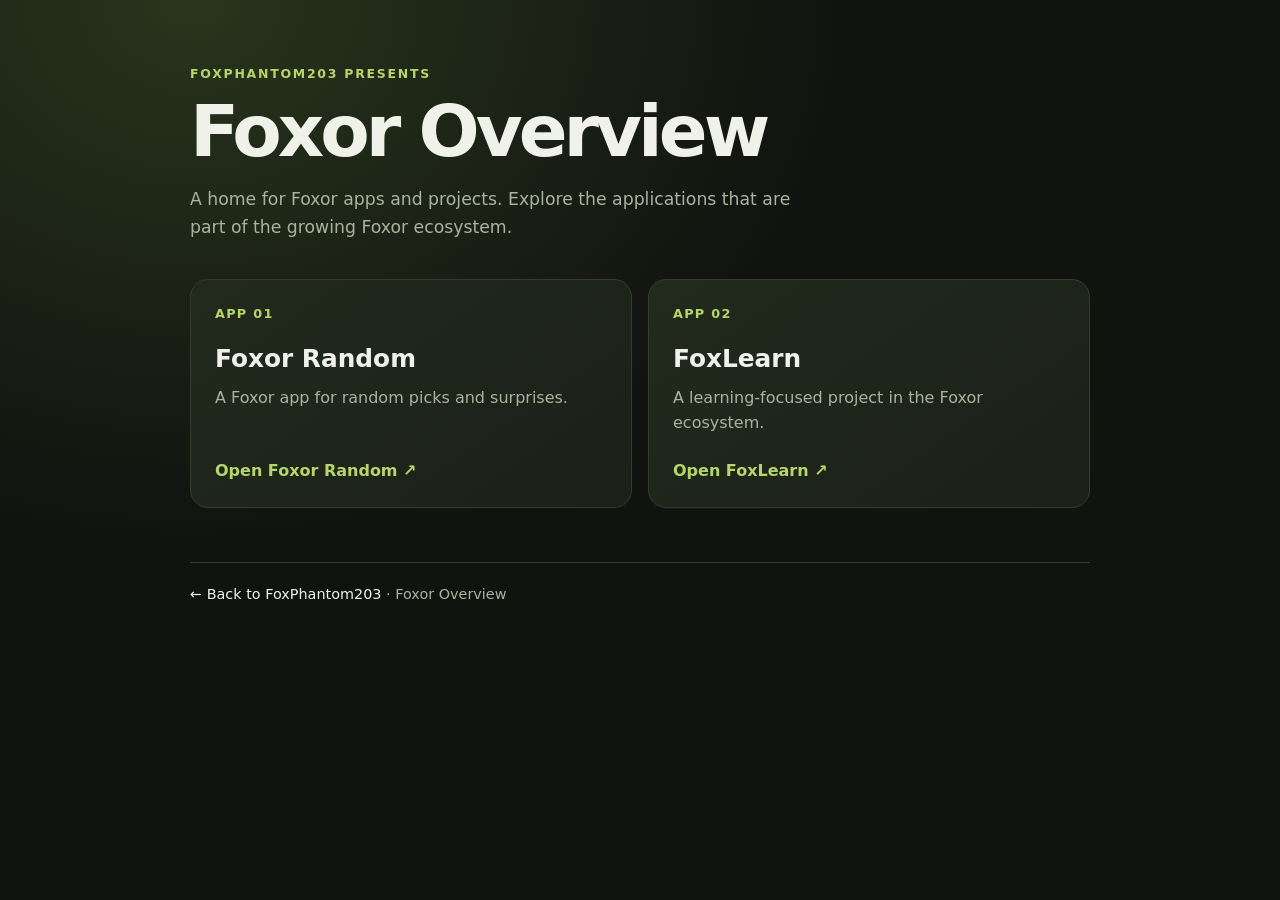
==== foxor/index.html @ 7f2e7fe5 "Add Foxor Overview page" ====
<!DOCTYPE html>
<html lang="en">
<head>
  <meta charset="UTF-8">
  <meta name="viewport" content="width=device-width, initial-scale=1">
  <meta name="description" content="Foxor Overview — a directory of Foxor apps and projects by FoxPhantom203.">
  <title>Foxor Overview</title>
  <style>
    :root { color-scheme: dark; --bg:#11130f; --panel:#1b2018; --line:#343d2e; --text:#f0f2e9; --muted:#aab39f; --accent:#b5d66b; }
    * { box-sizing:border-box; }
    body { margin:0; min-height:100vh; background:radial-gradient(ellipse at 15% 0%,#29351d 0,transparent 42%),var(--bg); color:var(--text); font:16px/1.6 Inter,ui-sans-serif,system-ui,sans-serif; }
    main { width:min(900px,calc(100% - 36px)); margin:0 auto; padding:64px 0 48px; }
    .eyebrow { color:var(--accent); font-size:.78rem; font-weight:700; letter-spacing:.14em; text-transform:uppercase; }
    h1 { margin:10px 0 8px; font-size:clamp(2.5rem,8vw,4.5rem); line-height:1.04; letter-spacing:-.055em; }
    .intro { max-width:620px; color:var(--muted); font-size:1.08rem; }
    .apps { display:grid; grid-template-columns:repeat(auto-fit,minmax(min(100%,280px),1fr)); gap:16px; margin-top:38px; }
    .app { display:flex; flex-direction:column; min-height:210px; padding:24px; background:linear-gradient(145deg,#222a1d,var(--panel)); border:1px solid var(--line); border-radius:18px; transition:transform .2s ease,border-color .2s ease; }
    .app:hover { transform:translateY(-3px); border-color:var(--accent); }
    .number { color:var(--accent); font-size:.8rem; font-weight:700; letter-spacing:.1em; }
    h2 { margin:14px 0 6px; font-size:1.55rem; }
    .app p { margin:0 0 22px; color:var(--muted); }
    .open { align-self:flex-start; margin-top:auto; color:var(--accent); font-weight:700; text-decoration:none; }
    .open:hover { text-decoration:underline; }
    footer { margin-top:54px; padding-top:20px; border-top:1px solid var(--line); color:var(--muted); font-size:.9rem; }
    footer a { color:var(--text); text-decoration:none; }
    footer a:hover { color:var(--accent); }
    @media(prefers-reduced-motion:reduce) { *,*::before,*::after { transition:none !important; } }
  </style>
</head>
<body>
  <main>
    <div class="eyebrow">FoxPhantom203 presents</div>
    <h1>Foxor Overview</h1>
    <p class="intro">A home for Foxor apps and projects. Explore the applications that are part of the growing Foxor ecosystem.</p>
    <section class="apps" aria-label="Foxor applications">
      <article class="app">
        <div class="number">APP 01</div>
        <h2>Foxor Random</h2>
        <p>A Foxor app for random picks and surprises.</p>
        <a class="open" href="https://foxphantom203.github.io/foxor-random/">Open Foxor Random ↗</a>
      </article>
      <article class="app">
        <div class="number">APP 02</div>
        <h2>FoxLearn</h2>
        <p>A learning-focused project in the Foxor ecosystem.</p>
        <a class="open" href="https://foxphantom203.github.io/foxlearn/">Open FoxLearn ↗</a>
      </article>
    </section>
    <footer><a href="https://foxphantom203.github.io/">← Back to FoxPhantom203</a><span> · Foxor Overview</span></footer>
  </main>
</body>
</html>
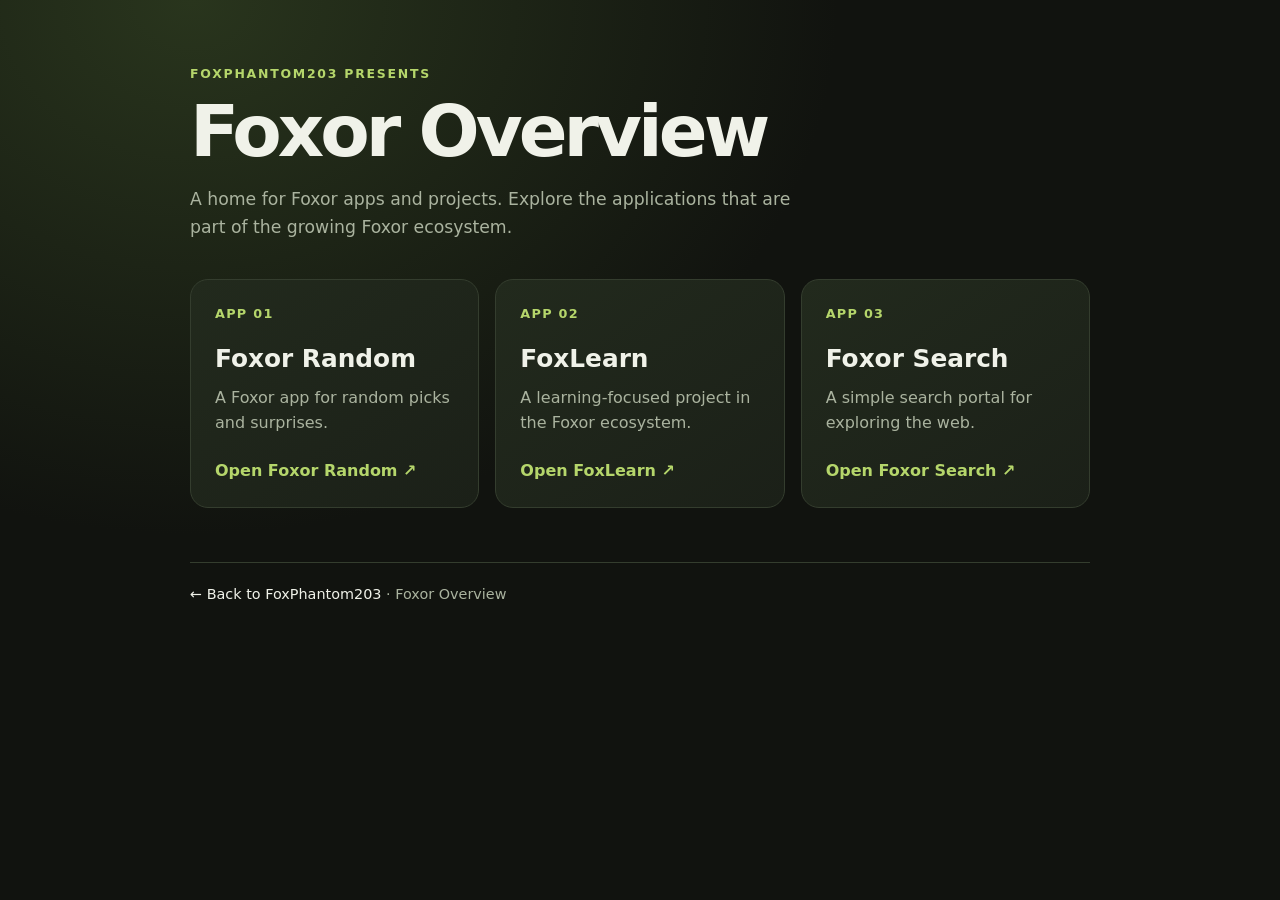
==== commit f244eba1: "Add Foxor Search to app overview" ====
--- a/foxor/index.html
+++ b/foxor/index.html
@@ -45,6 +45,12 @@
         <p>A learning-focused project in the Foxor ecosystem.</p>
         <a class="open" href="https://foxphantom203.github.io/foxlearn/">Open FoxLearn ↗</a>
       </article>
+      <article class="app">
+        <div class="number">APP 03</div>
+        <h2>Foxor Search</h2>
+        <p>A simple search portal for exploring the web.</p>
+        <a class="open" href="https://foxphantom203.github.io/foxor-search/">Open Foxor Search ↗</a>
+      </article>
     </section>
     <footer><a href="https://foxphantom203.github.io/">← Back to FoxPhantom203</a><span> · Foxor Overview</span></footer>
   </main>
